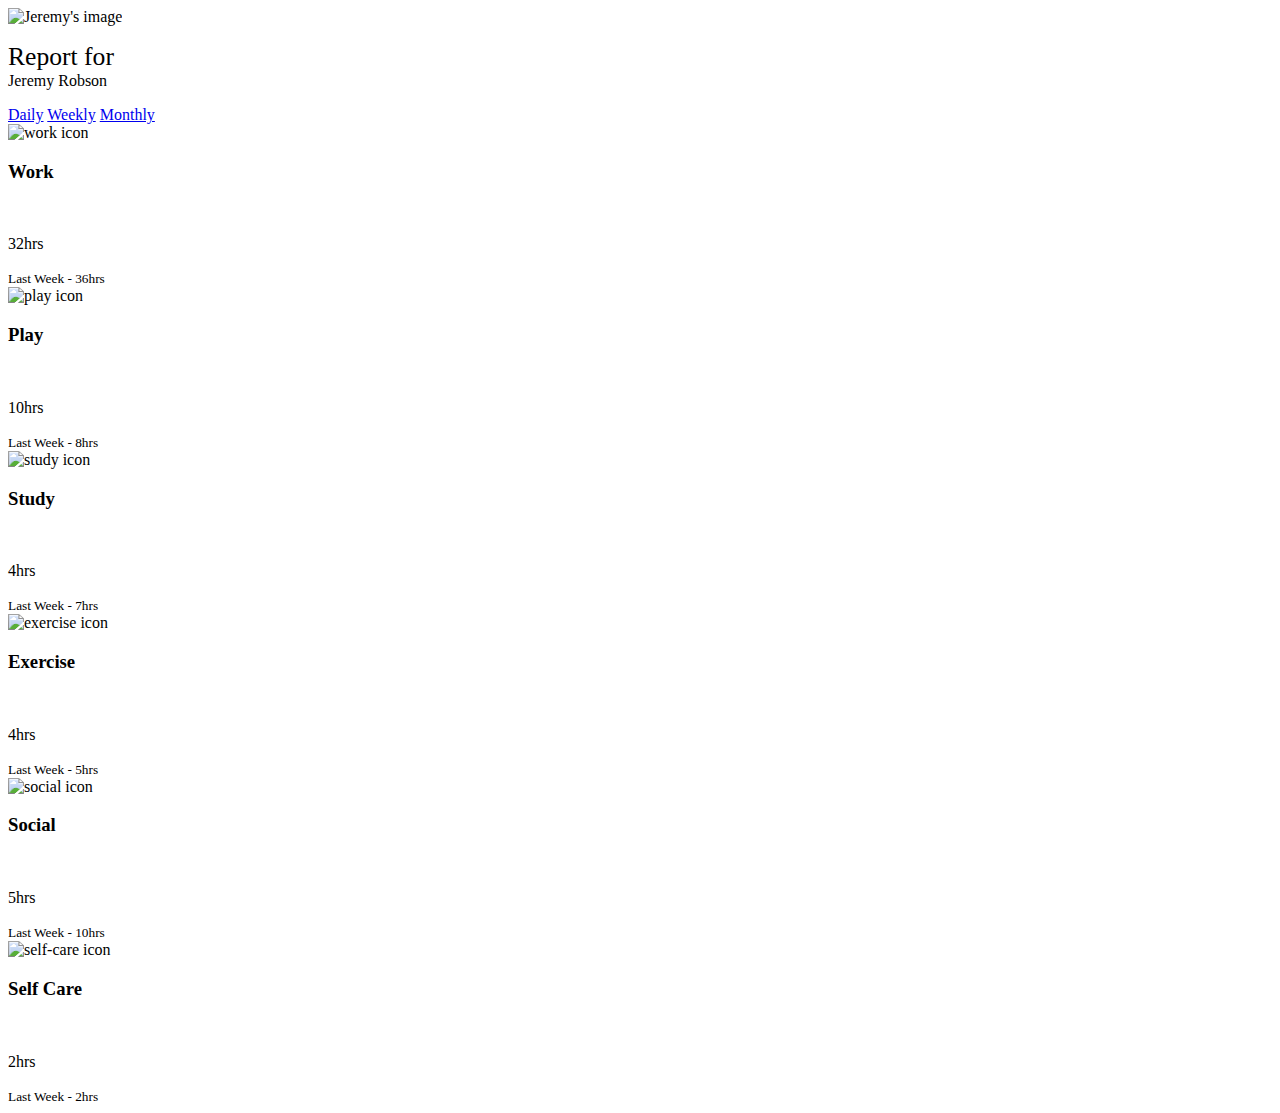
==== weekly.html @ 4f75ca09 "Add files via upload" ====
<!DOCTYPE html>
<html lang="en">
<head>
  <meta charset="UTF-8">
  <meta name="viewport" content="width=device-width, initial-scale=1.0"> <!-- displays site properly based on user's device -->

  <link rel="icon" type="image/png" sizes="32x32" href="./images/favicon-32x32.png">
  
  <title>Frontend Mentor | Time tracking dashboard</title>

  <link rel="stylesheet" href="css/mobile.css" title="" type="text/css" />
  
  <link rel="stylesheet" href="css/desktop.css" title="" type="text/css" />
</head>
<body>
  <div id="container">
    
  <div id="boxOne">
      
  <section id="jr">
  <img class="Jeremy-img" src="images/image-jeremy.png" alt="Jeremy's image" />  
  <p class="top-p"><small style="font-size: 2vw;">Report for</small>
  <br />
  Jeremy Robson
  </p>
  </section> 
  <section id="duration">
  <span><a href="daily.html" class="a-others a-current daily-a" >Daily</a></span>
  <span><a href="weekly.html" class="a-current weekly-a" >Weekly</a></span>
  <span><a href="monthly.html" class="a-others a-current monthly-a" >Monthly</a></span>
  </section>
  
  </div>
  
  <div id="boxTwo">
    <section id="topTwo" class="top-section">
    <img src="images/icon-work.svg" alt="work icon" height="58"/>
  </section>
  <section class="bottom-section">
    <h3 class="tracked-item">Work</h3>
    <img class="ellipsis-img" src="images/icon-ellipsis.svg" alt="" width="20"/>
  <p class="current-time">32hrs</p> <!-- weekly -->
  <small class="previous-time">Last Week - 36hrs</small>

  </section>
  </div>
  
  <div id="boxThree">
    <section id="topThree" class="top-section">
    <img src="images/icon-play.svg" alt="play icon" height="58"/>
  </section>
  <section class="bottom-section">
    <h3 class="tracked-item">Play</h3>
    <img class="ellipsis-img" src="images/icon-ellipsis.svg" alt="" width="20"/>
  <p class="current-time">10hrs</p> <!-- weekly -->
  <small class="previous-time">Last Week - 8hrs</small>
  
  </section>
  </div>
  
  <div id="boxFour">
  <section  id="topFour" class="top-section">
    <img src="images/icon-study.svg" alt="study icon" height="58"/>
  </section>
  <section class="bottom-section">
    <h3 class="tracked-item">Study</h3>
    <img class="ellipsis-img" src="images/icon-ellipsis.svg" alt="" width="20"/>
  <p class="current-time">4hrs</p> <!-- weekly -->
  <small class="previous-time">Last Week - 7hrs</small>
  
  </section>
  </div>
  
  <div id="boxFive">
  <section id="topFive" class="top-section">
    <img src="images/icon-exercise.svg" alt="exercise icon" height="58"/>
  </section>
  <section class="bottom-section">
    <h3 class="tracked-item">Exercise</h3>
    <img class="ellipsis-img" src="images/icon-ellipsis.svg" alt="" width="20"/>
  <p class="current-time">4hrs</p> <!-- weekly -->
  <small class="previous-time">Last Week - 5hrs</small>
    
  </section>
  </div>
  
  <div id="boxSix">
  <section id="topSix" class="top-section">
    <img src="images/icon-social.svg" alt="social icon" height="58"/>
  </section>
  <section class="bottom-section">
    <h3 class="tracked-item">Social</h3>
    <img class="ellipsis-img" src="images/icon-ellipsis.svg" alt="" width="20"/>
  <p class="current-time">5hrs</p> <!-- weekly -->
  <small class="previous-time">Last Week - 10hrs</small>
   
  </section>
  </div>
  
  <div id="boxSeven">
  <section id="topSeven" class="top-section">
    <img src="images/icon-self-care.svg" alt="self-care icon" height="58"/>
  </section>
  <section class="bottom-section">
    <h3 class="tracked-item">Self Care</h3>
    <img class="ellipsis-img" src="images/icon-ellipsis.svg" alt="" width="20"/>
  <p class="current-time">2hrs</p> <!-- weekly -->
  <small class="previous-time">Last Week - 2hrs</small>
 
  </section>
  </div>
  
  </div>
  
  </div>
  
  <script src="/js/script.js" type="text/javascript" charset="utf-8"></script>
</body>
</html>
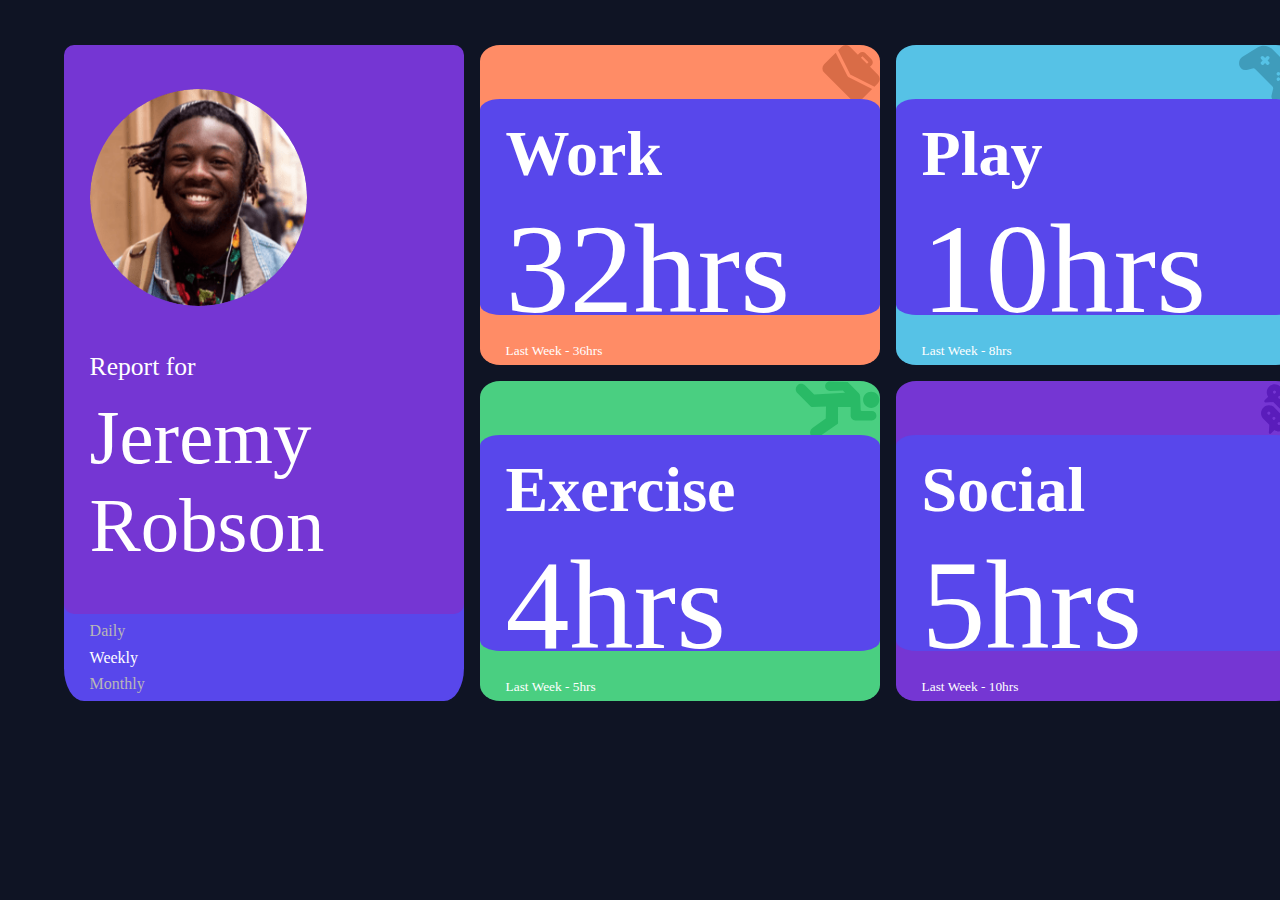
==== commit be33c3a8: "Update weekly.html" ====
--- a/weekly.html
+++ b/weekly.html
@@ -25,7 +25,7 @@
   </p>
   </section> 
   <section id="duration">
-  <span><a href="daily.html" class="a-others a-current daily-a" >Daily</a></span>
+  <span><a href="index.html" class="a-others a-current daily-a" >Daily</a></span>
   <span><a href="weekly.html" class="a-current weekly-a" >Weekly</a></span>
   <span><a href="monthly.html" class="a-others a-current monthly-a" >Monthly</a></span>
   </section>
@@ -116,4 +116,4 @@
   
   <script src="/js/script.js" type="text/javascript" charset="utf-8"></script>
 </body>
-</html>+</html>
--- a/css/mobile.css
+++ b/css/mobile.css
@@ -0,0 +1,102 @@
+body {
+  background-color: hsl(226, 43%, 10%);
+}
+#container {
+  margin: 5vh 5vw;
+}
+a {
+  text-decoration: none;
+  color: white;
+}
+.a-current {
+  color: white;
+}
+.a-others {
+  color: hsl(0, 1%, 72%);
+}
+#boxOne {
+  width: 100%;
+  height: 30vh;
+  display: flex;
+  flex-direction: column;
+  background-color: hsl(246, 80%, 60%);
+  border-radius: 5%;
+}
+#jr {
+  display: flex;
+  align-items: center;
+  justify-content: center;
+  flex-grow: 1.5;
+  background-color: hsl(264, 64%, 52%);
+  border-radius: 10px;
+}
+.Jeremy-img {
+  border-radius: 50%;
+  width: 17vw;
+}
+.top-p {
+  font-size: 6vw;
+  margin-left: 5vw;
+}
+#duration {
+  display: flex;
+  align-items: center;
+  justify-content: space-evenly;
+  flex-grow: 1.5;
+}
+#boxTwo, #boxThree, #boxFour, #boxFive, #boxSix, #boxSeven {
+  width: 100%;
+  height: 30vh;
+  margin-top: 5vh;
+  display: flex;
+  flex-direction: column;
+  border-radius: 5%;
+}
+.top-section {
+  height: 6vh;
+  display: flex;
+  justify-content: flex-end;
+  overflow: hidden;
+}
+#boxTwo {
+  background-color: hsl(15, 100%, 70%);
+}
+#boxThree {
+  background-color: hsl(195, 74%, 62%);
+} 
+#boxFour  {
+  background-color: hsl(348, 100%, 68%);
+}
+#boxFive {
+  background-color: hsl(145, 58%, 55%);
+}
+#boxSix  {
+  background-color: hsl(264, 64%, 52%);
+}
+#boxSeven {
+  background-color: hsl(43, 84%, 65%);
+}
+.bottom-section {
+  height: 24vh;
+  border-radius: 5%;
+  background-color: hsl(246, 80%, 60%);
+  display: grid;
+  grid-template-columns: repeat(2, 1fr);
+}
+.tracked-item {
+  font-size: 5vw;
+  margin-left: 5vw;
+}
+.ellipsis-img {
+  margin: 5vh 0 0 30vw;
+}
+.current-time {
+  font-size: 10vw;
+  margin: -5vh 0 6vh 5vw;
+}
+.previous-time {
+  margin: -2.5vh 0 0 6vw;
+}
+.top-p, .tracked-item, .current-time, .previous-time {
+  color: white;
+}--- a/css/desktop.css
+++ b/css/desktop.css
@@ -0,0 +1,94 @@
+@media (min-width: 800px) {
+  * {
+    margin: 0;
+    padding: 0;
+  }
+  #container {
+    width: ;
+    margin: ;
+    display: grid;
+    grid-template-columns: repeat(4, 25em);
+    grid-template-rows: repeat(2, 20em);
+    grid-gap: 1em;
+  }
+  #boxTwo, #boxThree, #boxFour, #boxFive, #boxSix, #boxSeven {
+    margin: 0;
+  }
+  #boxOne {
+    grid-column: 1/2;
+    grid-row: 1/3;
+    width: auto;
+    height: auto;
+  }
+  #boxTwo {
+    grid-column: 2/3;
+    grid-row: 1/2;
+    width: auto;
+    height: auto;
+  }
+  #boxThree {
+    grid-column: 3/4;
+    grid-row: 1/2;
+    width: auto;
+    height: auto;
+  } 
+  #boxFour {
+    grid-column: 4/5;
+    grid-row: 1/2;
+    width: auto;
+    height: auto;
+  }
+  #boxFive {
+    grid-column: 2/3;
+    grid-row: 2/3;
+    width: auto;
+    height: auto;
+  }
+  #boxSix {
+    grid-column: 3/4;
+    grid-row: 2/3;
+    width: auto;
+    height: auto;
+  }
+  #boxSeven {
+    grid-column: 4/5;
+    grid-row: 2/3;
+    width: auto;
+    height: auto;
+  }
+  #jr, #duration {
+    display: flex;
+    flex-direction: column;
+  }
+  #jr {
+    flex-grow: 4;
+    align-items: flex-start;
+  }
+  #duration {
+    align-items: flex-start;
+    padding-left: 2vw;
+    flex-shrink: 2;
+  }
+  .Jeremy-img {
+    margin-left: 2vw;
+  }
+  .top-p {
+    margin-left: 2vw;
+  }
+  .bottom-section {
+    display: flex;
+    flex-direction: column;
+  }
+  .ellipsis-img {
+    margin: 0 0 4vh 35vw;
+  }
+  .tracked-item {
+    margin: 2vh 0 -2vh 2vw;
+  }
+  .current-time {
+    margin: -2vh 0 0 2vw;
+  }
+  .previous-time {
+    margin: 0 0 0 2vw;
+  }
+}